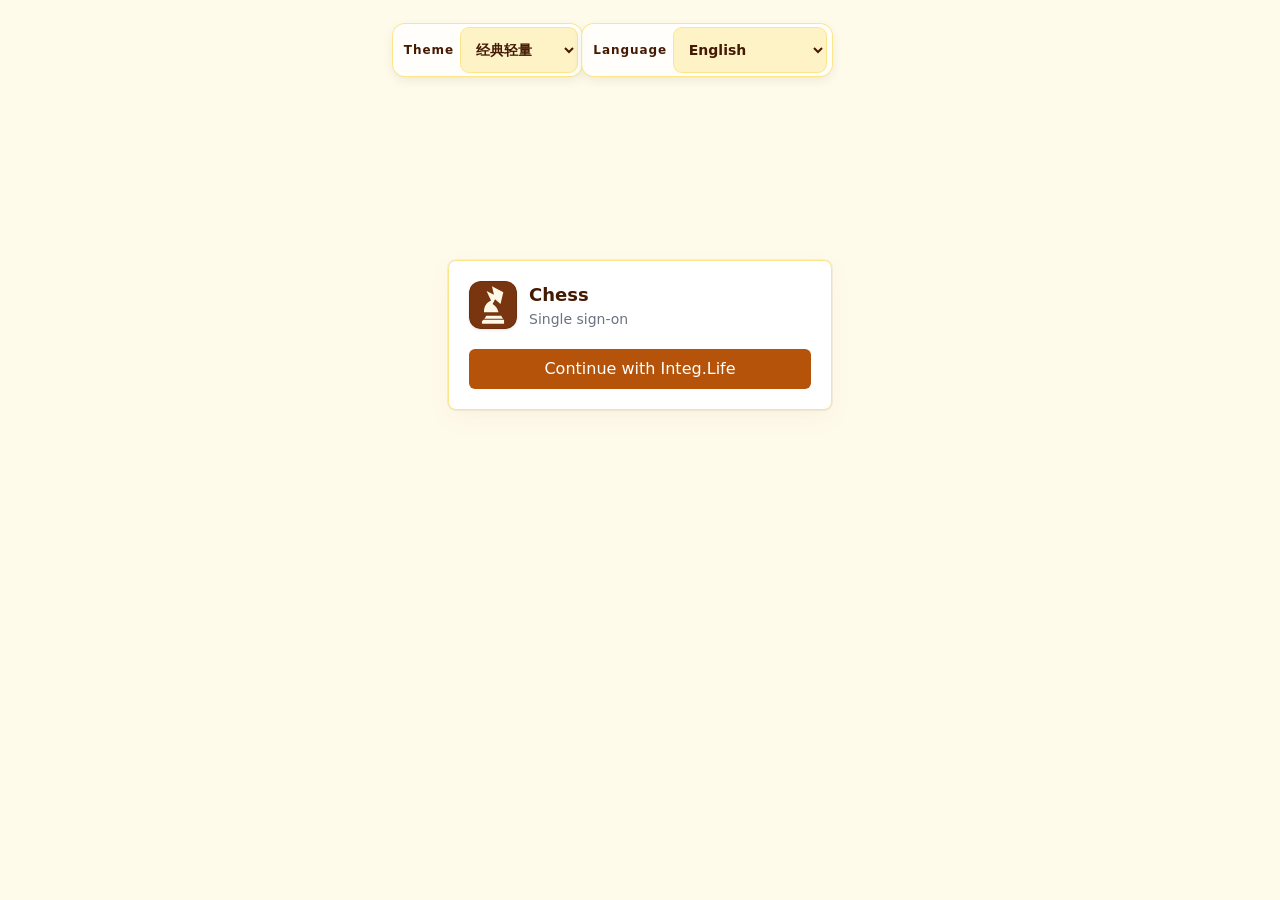
==== index.html @ f8c4bbdf "Updates" ====
<!doctype html>
<html lang="zh-CN">
  <head>
    <meta charset="UTF-8" />
    <link rel="icon" type="image/svg+xml" href="/favicon.svg" />
    <meta name="viewport" content="width=device-width, initial-scale=1.0" />
    <title>国际象棋</title>
    <script type="module" crossorigin src="/assets/index-Uk1eeFR6.js"></script>
    <link rel="stylesheet" crossorigin href="/assets/index-CZCw7ELU.css">
  <link rel="manifest" href="/manifest.webmanifest"></head>
  <body>
    <div id="root"></div>
  </body>
</html>
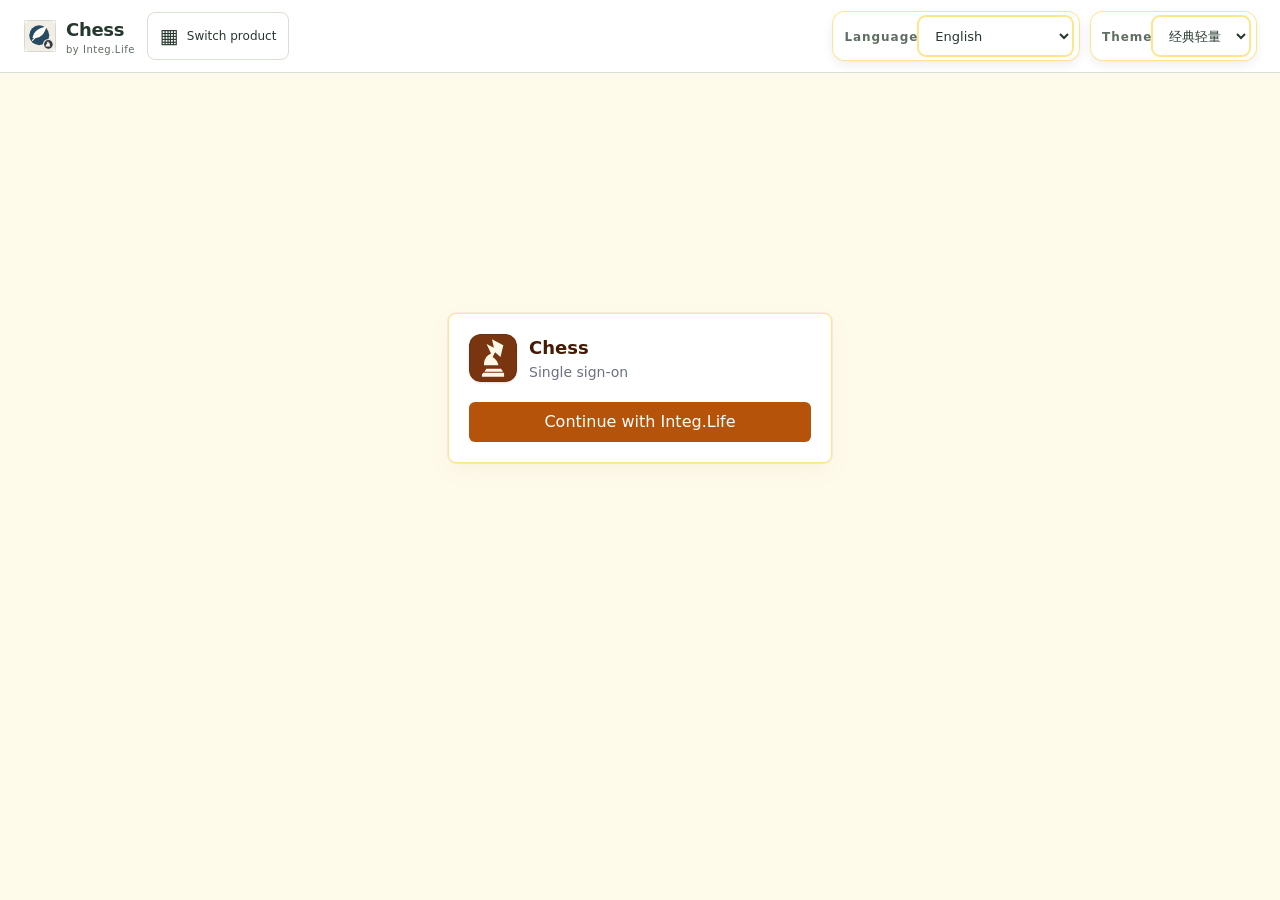
==== commit 6980b455: "Updates" ====
--- a/index.html
+++ b/index.html
@@ -5,8 +5,8 @@
     <link rel="icon" type="image/svg+xml" href="/favicon.svg" />
     <meta name="viewport" content="width=device-width, initial-scale=1.0" />
     <title>国际象棋</title>
-    <script type="module" crossorigin src="/assets/index-Uk1eeFR6.js"></script>
-    <link rel="stylesheet" crossorigin href="/assets/index-CZCw7ELU.css">
+    <script type="module" crossorigin src="/assets/index-B2g37F47.js"></script>
+    <link rel="stylesheet" crossorigin href="/assets/index-BHpAKC-D.css">
   <link rel="manifest" href="/manifest.webmanifest"></head>
   <body>
     <div id="root"></div>
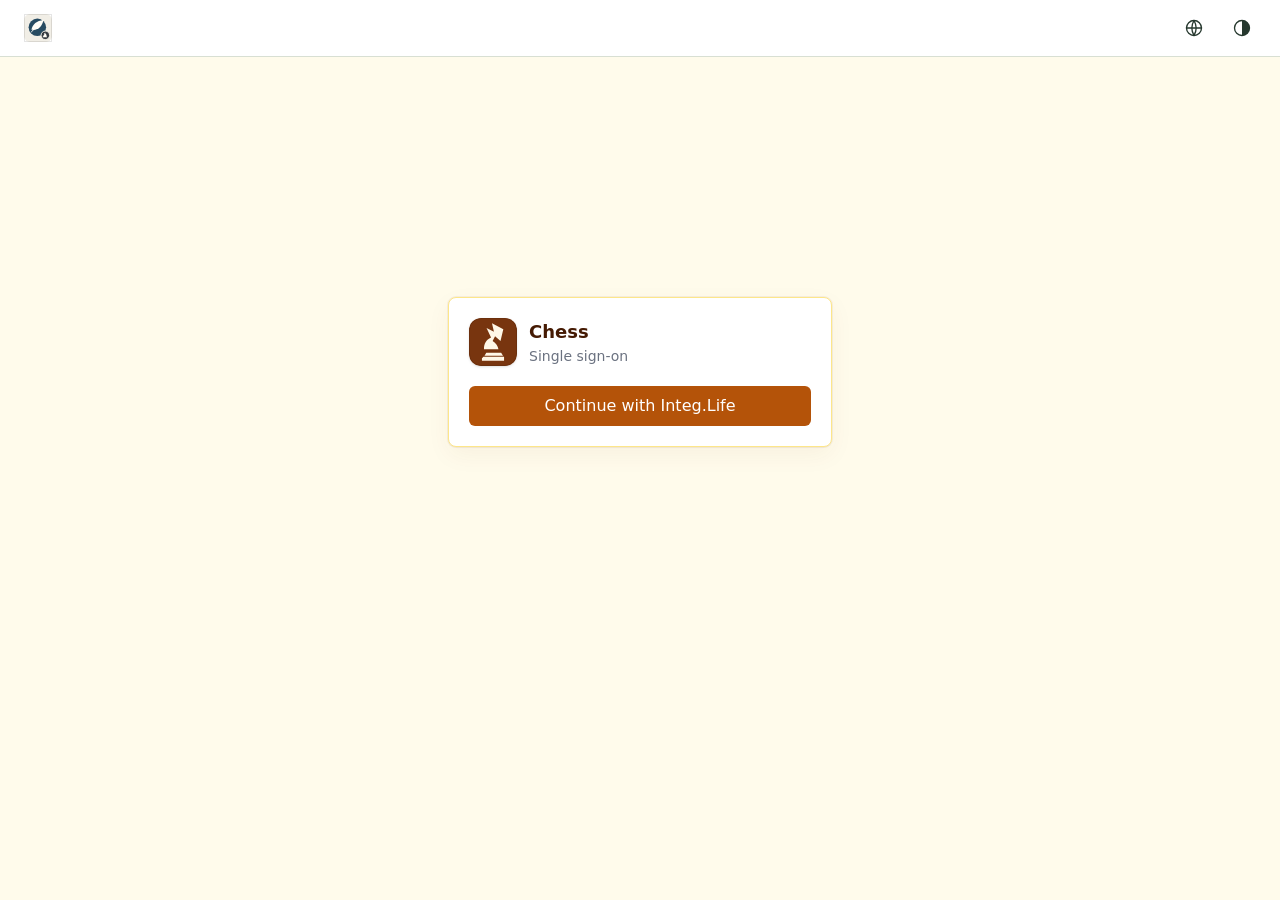
==== commit d829a8b5: "Updates" ====
--- a/index.html
+++ b/index.html
@@ -5,8 +5,8 @@
     <link rel="icon" type="image/svg+xml" href="/favicon.svg" />
     <meta name="viewport" content="width=device-width, initial-scale=1.0" />
     <title>国际象棋</title>
-    <script type="module" crossorigin src="/assets/index-B2g37F47.js"></script>
-    <link rel="stylesheet" crossorigin href="/assets/index-BHpAKC-D.css">
+    <script type="module" crossorigin src="/assets/index-Dx0TuW18.js"></script>
+    <link rel="stylesheet" crossorigin href="/assets/index-BeKsIeHi.css">
   <link rel="manifest" href="/manifest.webmanifest"></head>
   <body>
     <div id="root"></div>
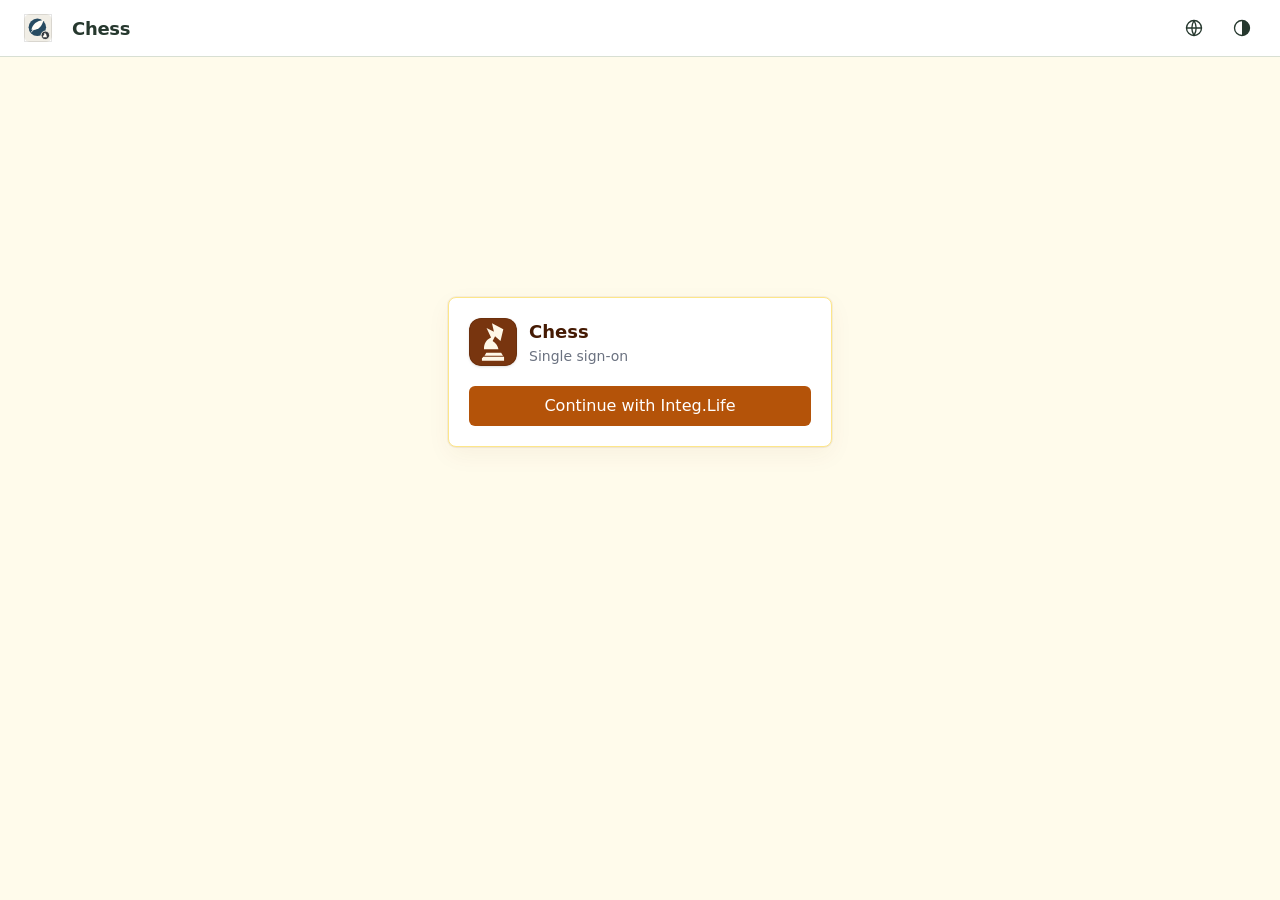
==== commit b9ac77cd: "Updates" ====
--- a/index.html
+++ b/index.html
@@ -4,10 +4,24 @@
     <meta charset="UTF-8" />
     <link rel="icon" type="image/svg+xml" href="/favicon.svg" />
     <meta name="viewport" content="width=device-width, initial-scale=1.0" />
-    <title>国际象棋</title>
-    <script type="module" crossorigin src="/assets/index-Dx0TuW18.js"></script>
-    <link rel="stylesheet" crossorigin href="/assets/index-BeKsIeHi.css">
-  <link rel="manifest" href="/manifest.webmanifest"></head>
+    <title>Chess · 国际象棋 — Integ.Life</title>
+      <meta name="description" content="Learn and play chess with courses, Stockfish, analysis, online matches and synced games." />
+    <meta property="og:title" content="Chess · 国际象棋 — Integ.Life" />
+    <meta property="og:description" content="Learn and play chess with courses, Stockfish, analysis, online matches and synced games." />
+    <meta property="og:type" content="website" />
+    <meta property="og:url" content="https://chess.integ.life/" />
+    <meta property="og:image" content="https://chess.integ.life/og.png" />
+    <meta property="og:image:width" content="1200" />
+    <meta property="og:image:height" content="630" />
+    <meta property="og:image:alt" content="Chess · 国际象棋 — Integ.Life" />
+    <meta name="twitter:card" content="summary_large_image" />
+    <meta name="twitter:title" content="Chess · 国际象棋 — Integ.Life" />
+    <meta name="twitter:description" content="Learn and play chess with courses, Stockfish, analysis, online matches and synced games." />
+    <meta name="twitter:image" content="https://chess.integ.life/og.png" />
+    <link rel="canonical" href="https://chess.integ.life/" />
+  <script type="module" crossorigin src="/assets/index-DFtF62nG.js"></script>
+  <link rel="stylesheet" crossorigin href="/assets/index-BUC5uH-h.css">
+<link rel="manifest" href="/manifest.webmanifest"></head>
   <body>
     <div id="root"></div>
   </body>
